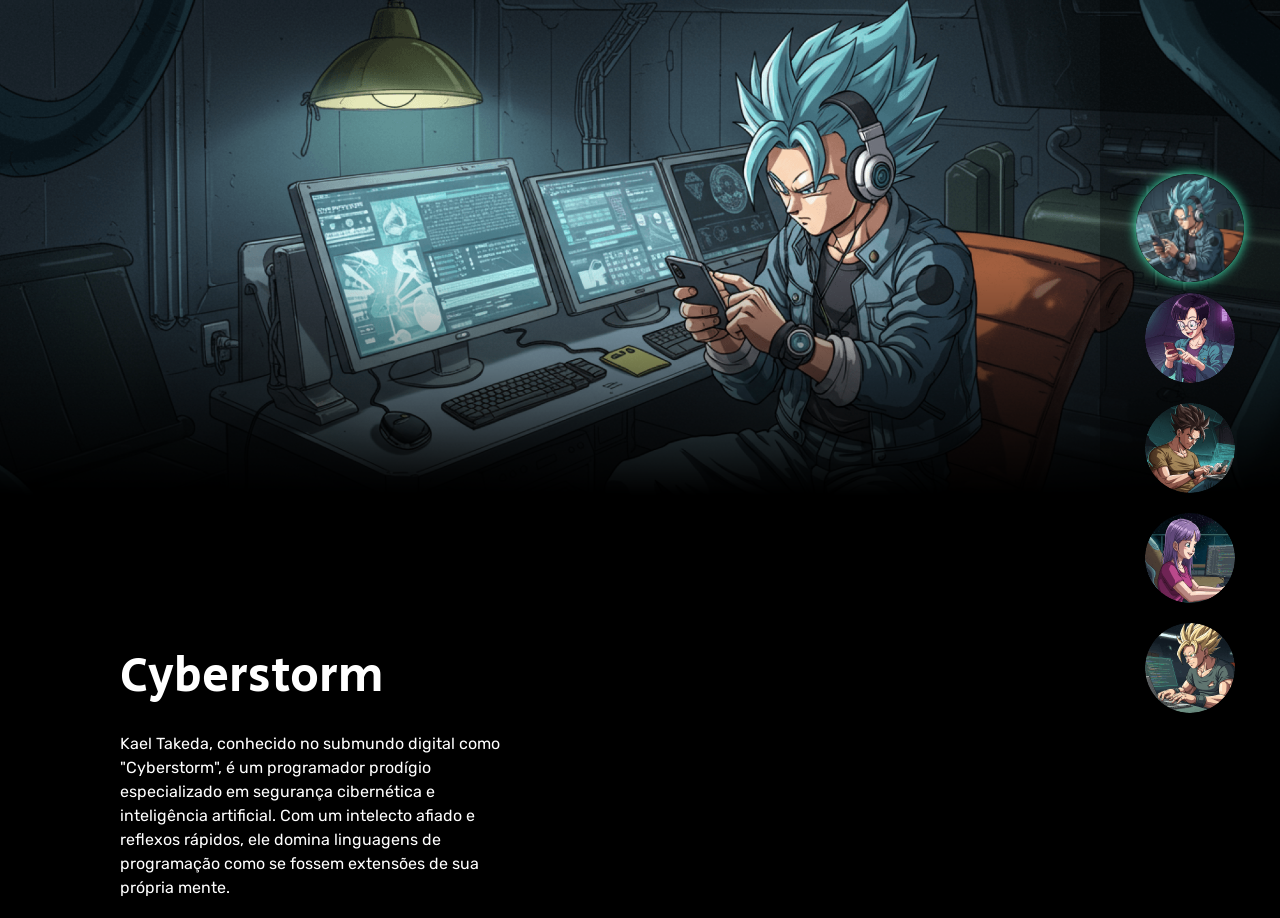
==== index.html @ 0457aaec "Atualização" ====
<!DOCTYPE html>
<html lang="pt-br">

<head>
    <meta charset="UTF-8">
    <meta name="viewport" content="width=device-width, initial-scale=1.0">
    <title>Semana do Zero ao Programador Contratado - Dragon Ball</title>
    <link rel="preconnect" href="https://fonts.googleapis.com">
    <link rel="preconnect" href="https://fonts.gstatic.com" crossorigin>
    <link
        href="https://fonts.googleapis.com/css2?family=Rubik:ital,wght@0,300..900;1,300..900&family=Secular+One&display=swap"
        rel="stylesheet">

    <link rel="stylesheet" href="./src/css/reset.css">
    
    <link rel="stylesheet" href="./src/css/estilos.css">

    <link rel="stylesheet" href="./src/css/responsivo.css">    
</head>

<body>
    <main class="personagens">
        <div class="personagem selecionado">
            <picture>
                <source srcset="./src/imagens/bg-cyberstorm.png" media="(min-width: 768px)" />
                <img class="imagem" src="./src/imagens/bg-cyberstorm-mobile.png" alt="Personagem Cyberstorm" />
            </picture>
            <div class="conteudo">
                <h2 class="nome-personagem">Cyberstorm</h2>
                <p class="descricao">Kael Takeda, conhecido no submundo digital como "Cyberstorm", é um programador
                    prodígio
                    especializado em segurança cibernética e inteligência artificial. Com um intelecto afiado e reflexos
                    rápidos, ele domina linguagens de programação como se fossem extensões de sua própria mente.</p>
            </div>
        </div>

        <div class="personagem">
            <picture>
                <source srcset="./src/imagens/bg-codepixie.png" media="(min-width: 768px)" />
                <img class="imagem" src="./src/imagens/bg-codepixie-mobile.png" alt="Personagem CodePixie" />
            </picture>
            <div class="conteudo">
                <h2 class="nome-personagem">CodePixie</h2>
                <p class="descricao">Lía Nakamura, conhecida como "CodePixie", é uma programadora genial que domina o
                    desenvolvimento de algoritmos e inteligência artificial. Com um talento nato para decifrar padrões,
                    ela cria
                    sistemas inovadores e protege dados sensíveis de ameaças digitais.</p>
            </div>
        </div>

        <div class="personagem">
            <picture>
                <source srcset="./src/imagens/bg-hexblade.png" media="(min-width: 768px)" />
                <img class="imagem" src="./src/imagens/bg-hexblade-mobile.png" alt="Personagem HexBlade" />
            </picture>
            <div class="conteudo">
                <h2 class="nome-personagem">HexBlade</h2>
                <p class="descricao">Ryo Tanaka, conhecido como "HexBlade", é um hacker habilidoso que opera nas sombras
                    do
                    ciberespaço. Mestre em engenharia reversa e criptografia, ele combina força bruta e inteligência
                    afiada para
                    quebrar firewalls impenetráveis.</p>
            </div>
        </div>
        <div class="personagem">
            <picture>
                <source srcset="./src/imagens/bg-neonpulse.png" media="(min-width: 768px)" />
                <img class="imagem" src="./src/imagens/bg-neonpulse-mobile.png" alt="Personagem NeonPulse" />
            </picture>
            <div class="conteudo">
                <h2 class="nome-personagem">NeonPulse</h2>
                <p class="descricao">NeonPulse Ayla Vega, conhecida como "NeonPulse", é uma prodígio da programação
                    espacial.
                    Criada em uma estação orbital, ela domina linguagens de código como se fossem sua segunda língua.
                    Especialista em inteligência artificial e segurança cibernética.</p>
            </div>
        </div>

        <div class="personagem">
            <picture>
                <source srcset="./src/imagens/bg-codebreaker.png" media="(min-width: 768px)" />
                <img class="imagem" src="./src/imagens/bg-codebreaker-mobile.png" alt="Personagem Codebreaker" />
            </picture>
            <div class="conteudo">
                <h2 class="nome-personagem">Codebreaker</h2>
                <p class="descricao">No coração de uma estação espacial abandonada, Orion Vex, um ex-engenheiro
                    cibernético,
                    busca desvendar um código perdido há séculos. Dizem que esse código guarda o segredo para uma
                    tecnologia
                    ancestral capaz de redefinir a inteligência artificial.</p>
            </div>
        </div>
    </main>
    <ul class="botoes">
        <li>
            <button class="botao cyberstorm selecionado">
                <img src="./src/imagens/icone-cyberstorm.png" alt="Ícone Cyberstorm" />
            </button>
        </li>
        <li>
            <button class="botao codepixie">
                <img src="./src/imagens/icone-codepixie.png" alt="Ícone CodePixie" />
            </button>
        </li>
        <li>
            <button class="botao hexblade">
                <img src="./src/imagens/icone-hexblade.png" alt="Ícone Hexblade" />
            </button>
        </li>
        <li>
            <button class="botao neonpulse">
                <img src="./src/imagens/icone-neonpulse.png" alt="Ícone Neonpulse" />
            </button>
        </li>
        <li>
            <button class="botao codebreaker">
                <img src="./src/imagens/icone-codebreaker.png" alt="Ícone Codebreaker" />
            </button>
        </li>
    </ul>`
</body>

</html>
---- src/css/estilos.css ----
body {
    background-color: #000;
    overflow: hidden;

}

main::after {
    content: '';
    position: fixed;
    top: 0;
    left: 0;

    min-height: 100vh;
    width: 80vh;

    background: linear-gradient(92deg, #000 25%, rgba(0, 0, 0, 0) 75%) no-repeat;

}

main .personagem {
    display: none;
    height: 100vh;

}

main .personagem.selecionado {
    display: block;
}

main .personagem .imagem {
    width: 100%;
    height: 100%;
    object-fit: cover;
}

.conteudo {
    position: absolute;
    top: 0;
    left: 120px;

    display: flex;
    flex-direction: column;
    justify-content: center;
    height: 100vh;
    max-width: 380px;
    z-index: 1;
}

.conteudo .nome-personagem {
    color: #fff;
    font-size: 48px;
    font-family: "Secular One";
    font-weight: 400;
    margin-bottom: 20px;
}

.conteudo .descricao {
    color: #fff;
    font-family: "Rubik";
    font-size: 16px;
    line-height: 24px;
}

.botoes {
    background-color: rgba(0, 0, 0, 0.3);
    position: fixed;
    top: 0;
    right: 0;
    width: 180px;

    display: flex;
    flex-direction: column;
    align-items: center;
    justify-content: center;
    min-height: 100vh;
    gap: 16px;

}

.botoes .botao {
    border: none;
    background-color: #000;
    width: 90px;
    height: 90px;
    cursor: pointer;
    transition: transform 0.3s ease;
    border-radius: 50%;

}

.botoes .botao img {
    border-radius: 50%;

}

.botoes .botao.selecionado {
    transform: scale(1.2);
    box-shadow: 0 0 10px #D9D9D9;
}

.botoes .botao.cyberstorm.selecionado {
    box-shadow: 0 0 10px #47FFC5;
}

.botoes .botao.codepixie.selecionado {
    box-shadow: 0 0 10px #9747FF;
}

.botoes .botao.hexblade.selecionado {
    box-shadow: 0 0 10px #FFA947;
}

.botoes .botao.neonpulse.selecionado {
    box-shadow: 0 0 10px #E4309A;
}

.botoes .botao.codebreaker.selecionado {
    box-shadow: 0 0 10px #FFF047;
}
---- src/css/responsivo.css ----
@media (max-width: 768px){
    .conteudo .nome-personagem {
        background-color: red;
    }
}

main::after {
    background: linear-gradient(0deg, #000 45%, rgba(0, 0, 0, 0) 70%) no-repeat;
    width: 100vw;
}

main .personagem .imagem {
    height: 80%;
    object-position: center;
}

.conteudo {
    justify-content:  flex-end;
}
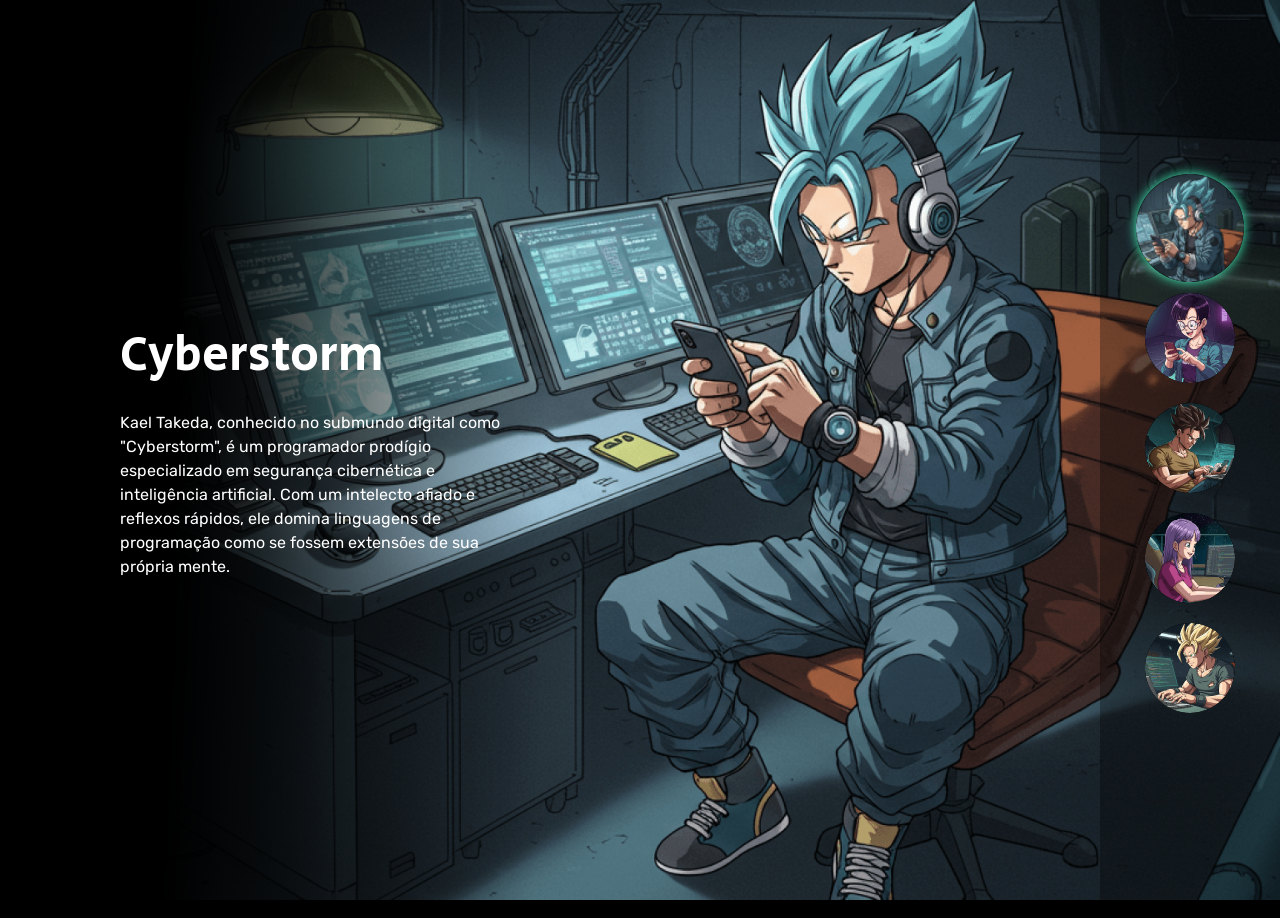
==== commit cf97879d: "criacao js" ====
--- a/index.html
+++ b/index.html
@@ -118,6 +118,8 @@
             </button>
         </li>
     </ul>`
+
+    <script src="src/js/index.js"></script>
 </body>
 
 </html>
--- a/src/css/estilos.css
+++ b/src/css/estilos.css
@@ -1,26 +1,21 @@
 body {
-    background-color: #000;
+    background-color: #000000;
     overflow: hidden;
-
 }
 
 main::after {
-    content: '';
+    content: "";
     position: fixed;
     top: 0;
     left: 0;
-
     min-height: 100vh;
     width: 80vh;
-
     background: linear-gradient(92deg, #000 25%, rgba(0, 0, 0, 0) 75%) no-repeat;
-
 }
 
 main .personagem {
     display: none;
     height: 100vh;
-
 }
 
 main .personagem.selecionado {
@@ -37,7 +32,6 @@
     position: absolute;
     top: 0;
     left: 120px;
-
     display: flex;
     flex-direction: column;
     justify-content: center;
@@ -47,7 +41,7 @@
 }
 
 .conteudo .nome-personagem {
-    color: #fff;
+    color: #ffffff;
     font-size: 48px;
     font-family: "Secular One";
     font-weight: 400;
@@ -55,7 +49,7 @@
 }
 
 .conteudo .descricao {
-    color: #fff;
+    color: #ffffff;
     font-family: "Rubik";
     font-size: 16px;
     line-height: 24px;
@@ -67,53 +61,49 @@
     top: 0;
     right: 0;
     width: 180px;
-
     display: flex;
     flex-direction: column;
     align-items: center;
     justify-content: center;
     min-height: 100vh;
     gap: 16px;
-
 }
 
 .botoes .botao {
     border: none;
-    background-color: #000;
+    background-color: #000000;
     width: 90px;
     height: 90px;
     cursor: pointer;
     transition: transform 0.3s ease;
     border-radius: 50%;
-
 }
 
 .botoes .botao img {
     border-radius: 50%;
-
 }
 
 .botoes .botao.selecionado {
     transform: scale(1.2);
-    box-shadow: 0 0 10px #D9D9D9;
+    box-shadow: 0 0 10px #d9d9d9;
 }
 
 .botoes .botao.cyberstorm.selecionado {
-    box-shadow: 0 0 10px #47FFC5;
+    box-shadow: 0 0 10px #47ffc5;
 }
 
 .botoes .botao.codepixie.selecionado {
-    box-shadow: 0 0 10px #9747FF;
+    box-shadow: 0 0 10px #9747ff;
 }
 
 .botoes .botao.hexblade.selecionado {
-    box-shadow: 0 0 10px #FFA947;
+    box-shadow: 0 0 10px #ffa947;
 }
 
 .botoes .botao.neonpulse.selecionado {
-    box-shadow: 0 0 10px #E4309A;
+    box-shadow: 0 0 10px #e4309a;
 }
 
 .botoes .botao.codebreaker.selecionado {
-    box-shadow: 0 0 10px #FFF047;
+    box-shadow: 0 0 10px #fff047;
 }
--- a/src/css/responsivo.css
+++ b/src/css/responsivo.css
@@ -1,19 +1,68 @@
-@media (max-width: 768px){
+@media (max-width: 768px) {
+    main::after {
+        background: linear-gradient(0deg, #000 45%, rgba(0, 0, 0, 0.00) 70%) no-repeat;
+        width: 100vw;
+    }
+
+    main .personagem .imagem {
+        height: 85%;
+        object-position: center;
+    }
+
+    .conteudo {
+        justify-content: flex-end;
+        left: 0;
+        top: -20%;
+        max-width: 100vw;
+        padding: 30px;
+    }
+
     .conteudo .nome-personagem {
-        background-color: red;
+        font-size: 30px;
+    }
+
+    .conteudo .descricao {
+        max-width: 500px;
+    }
+
+
+    .botoes {
+        flex-direction: row;
+        align-items: flex-end;
+        width: 100%;
+        padding: 30px;
+    }
+
+    .botoes .botao {
+        width: 70px;
+        height: 70px;
+    }
+
+    .botoes .botao img {
+        max-width: 70px;
     }
 }
 
-main::after {
-    background: linear-gradient(0deg, #000 45%, rgba(0, 0, 0, 0) 70%) no-repeat;
-    width: 100vw;
-}
+@media (max-width: 425px) {
+    main .personagem .imagem {
+        height: auto;
+    }
 
-main .personagem .imagem {
-    height: 80%;
-    object-position: center;
-}
+    .conteudo {
+        top: -20%;
+    }
 
-.conteudo {
-    justify-content:  flex-end;
+    .botoes {
+        padding: 20px;
+        top: -10%;
+    }
+
+    .botoes .botao {
+        width: 50px;
+        height: 50px;
+    }
+
+    .botoes .botao img {
+        max-width: 50px;
+    }
 }
